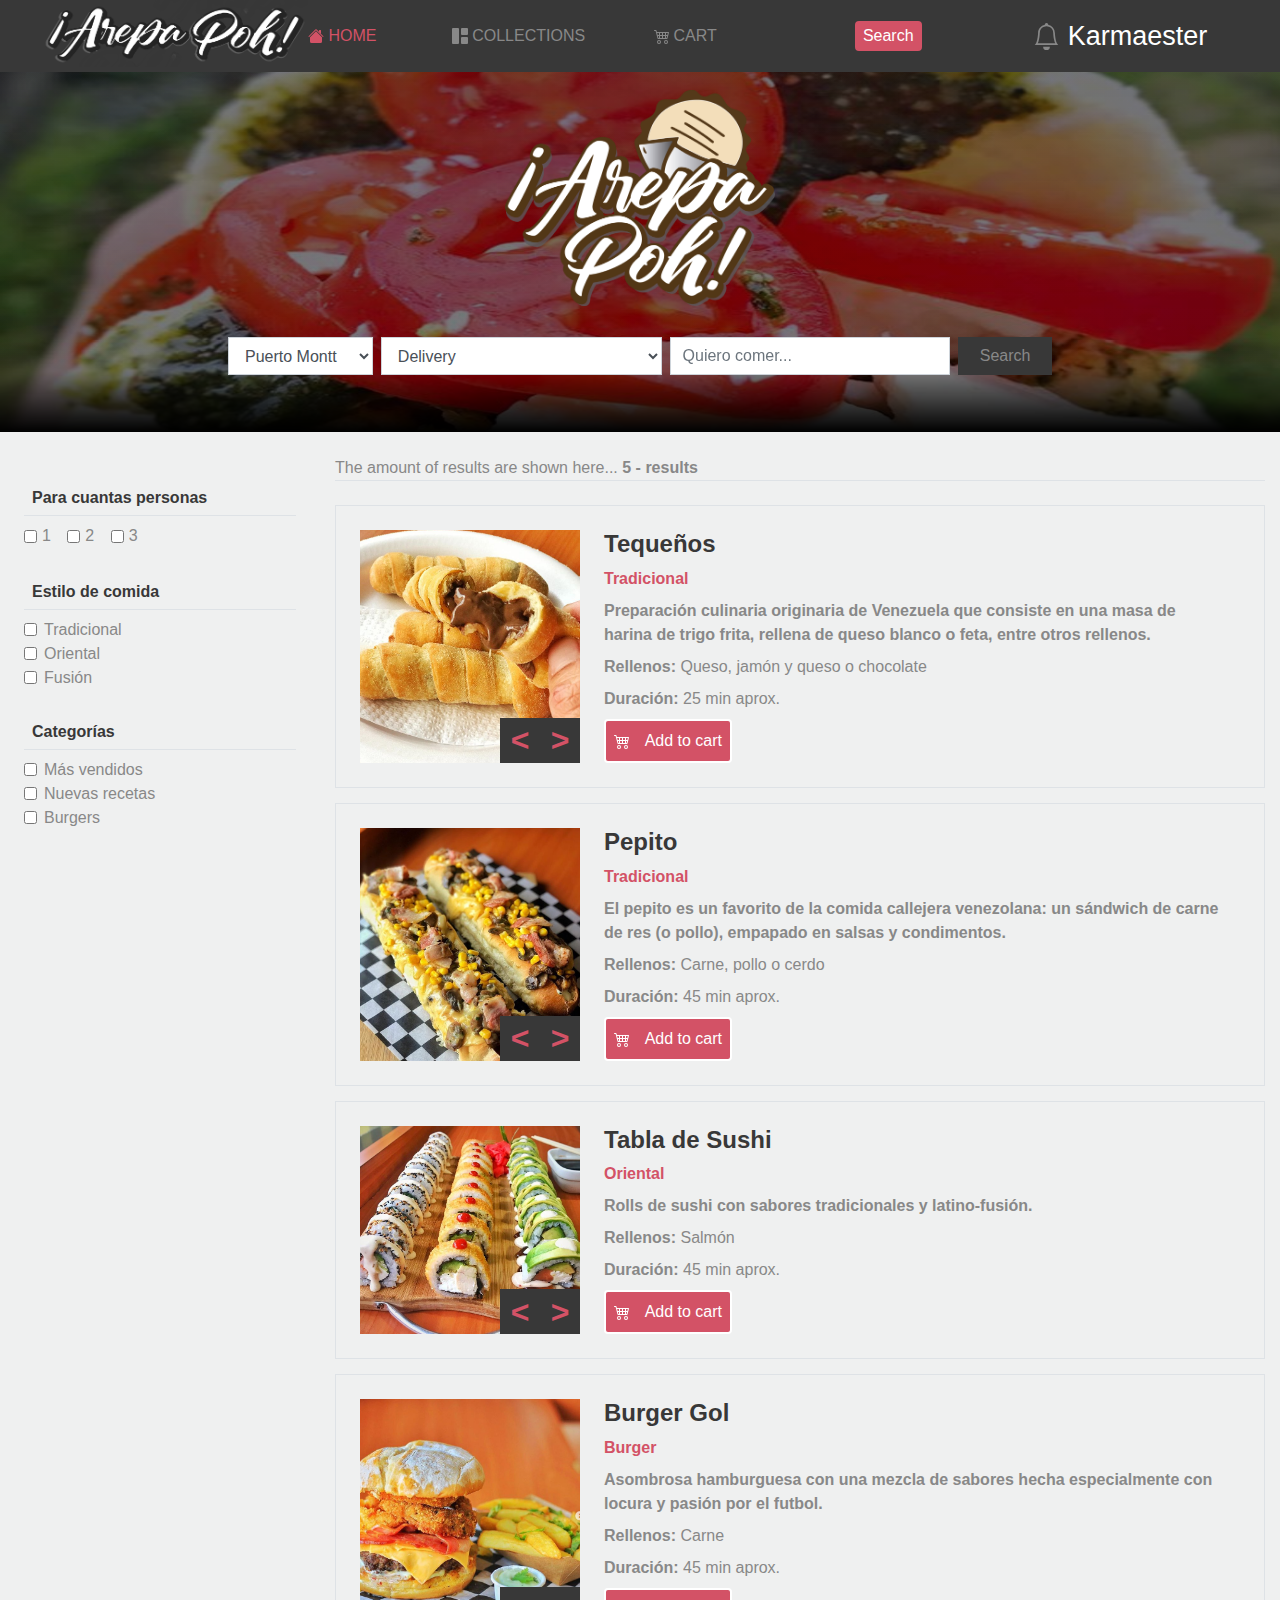
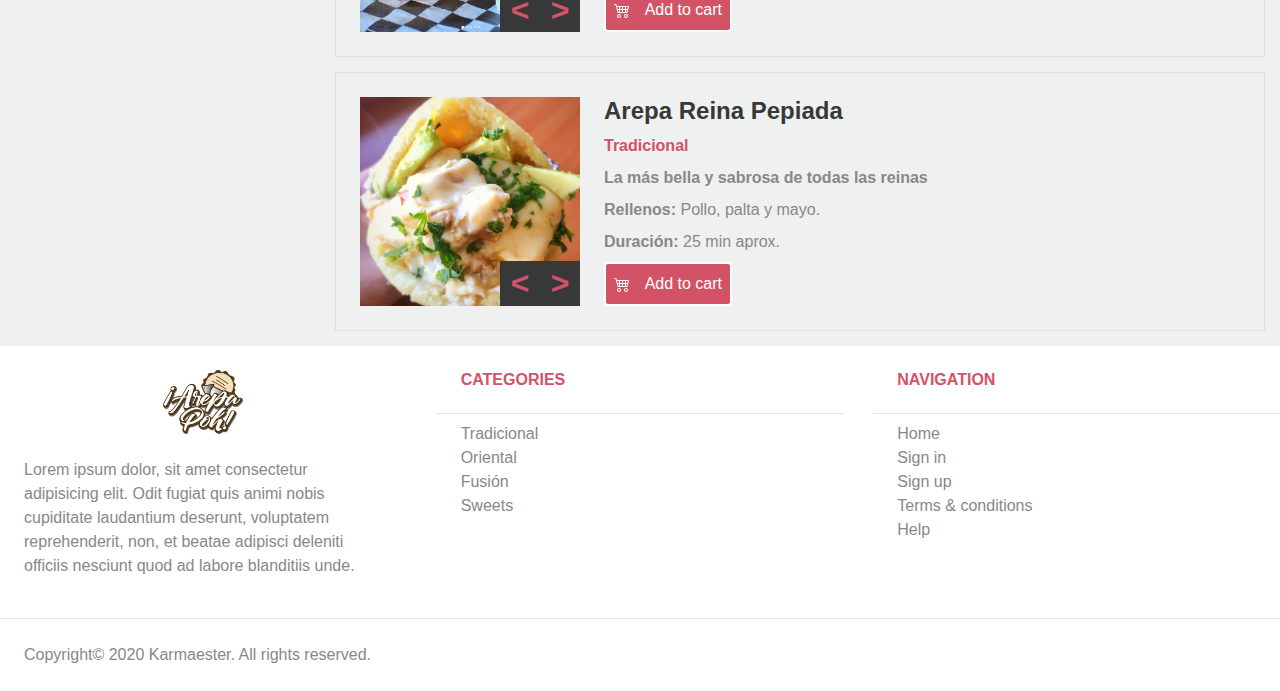
==== search.html @ 7521064e "Add images as backgrounds" ====
<!DOCTYPE html>
<html lang="en">
  <head>
    <meta charset="UTF-8" />
    <meta name="viewport" content="width=device-width, initial-scale=1.0" />
    <link rel="stylesheet" href="./css/styles.css" />
    <link
      rel="stylesheet"
      href="https://stackpath.bootstrapcdn.com/bootstrap/4.5.2/css/bootstrap.min.css"
      integrity="sha384-JcKb8q3iqJ61gNV9KGb8thSsNjpSL0n8PARn9HuZOnIxN0hoP+VmmDGMN5t9UJ0Z"
      crossorigin="anonymous"
    />
    <link
      rel="https://cdn.rawgit.com/mfd/f3d96ec7f0e8f034cc22ea73b3797b59/raw/856f1dbb8d807aabceb80b6d4f94b464df461b3e/gotham.css"
    />
    <link
      rel="stylesheet"
      href="https://use.fontawesome.com/releases/v5.14.0/css/all.css"
      integrity="sha384-HzLeBuhoNPvSl5KYnjx0BT+WB0QEEqLprO+NBkkk5gbc67FTaL7XIGa2w1L0Xbgc"
      crossorigin="anonymous"
    />
    <title>Capstone</title>
  </head>
  <body>
    <header class="w-100 bg-my-dark d-flex align-content-center">
      <nav class="w-100 d-flex align-content-center">
        <div
          class="left w-md-75 w-sm-100 d-flex justify-content-between align-content-center"
        >
          <div class="logo-header">
            <img src="./images/linear-logo.png" alt="..." />
          </div>
          <ul class="list-unstyled d-flex w-75 align-items-center">
            <li class="d-flex w-25 xs-center sm-between align-items-center">
              <a
                class="redish d-flex justify-content-between align-items-center"
                href="index.html"
              >
                <svg
                  width="1em"
                  height="1em"
                  viewBox="0 0 16 16"
                  class="bi bi-house-fill"
                  fill="currentColor"
                  xmlns="http://www.w3.org/2000/svg"
                >
                  <path
                    fill-rule="evenodd"
                    d="M8 3.293l6 6V13.5a1.5 1.5 0 0 1-1.5 1.5h-9A1.5 1.5 0 0 1 2 13.5V9.293l6-6zm5-.793V6l-2-2V2.5a.5.5 0 0 1 .5-.5h1a.5.5 0 0 1 .5.5z"
                  />
                  <path
                    fill-rule="evenodd"
                    d="M7.293 1.5a1 1 0 0 1 1.414 0l6.647 6.646a.5.5 0 0 1-.708.708L8 2.207 1.354 8.854a.5.5 0 1 1-.708-.708L7.293 1.5z"
                  />
                </svg>
                <span class="xs-none">HOME</span>
              </a>
            </li>
            <li class="d-flex w-35 xs-center sm-between">
              <a
                class="d-flex justify-content-between align-items-center my-gray"
                href="index.html"
                ><svg
                  width="1em"
                  height="1em"
                  viewBox="0 0 16 16"
                  class="bi bi-grid-1x2-fill"
                  fill="currentColor"
                  xmlns="http://www.w3.org/2000/svg"
                >
                  <path
                    d="M0 1a1 1 0 0 1 1-1h5a1 1 0 0 1 1 1v14a1 1 0 0 1-1 1H1a1 1 0 0 1-1-1V1zm9 0a1 1 0 0 1 1-1h5a1 1 0 0 1 1 1v5a1 1 0 0 1-1 1h-5a1 1 0 0 1-1-1V1zm0 9a1 1 0 0 1 1-1h5a1 1 0 0 1 1 1v5a1 1 0 0 1-1 1h-5a1 1 0 0 1-1-1v-5z"
                  />
                </svg>
                <span class="xs-none">COLLECTIONS</span>
              </a>
            </li>
            <li class="d-flex w-35 xs-center sm-between">
              <a
                class="d-flex justify-content-between my-gray align-items-center"
                href="index.html"
                ><svg
                  width="1em"
                  height="1em"
                  viewBox="0 0 16 16"
                  class="bi bi-cart4"
                  fill="currentColor"
                  xmlns="http://www.w3.org/2000/svg"
                >
                  <path
                    fill-rule="evenodd"
                    d="M0 2.5A.5.5 0 0 1 .5 2H2a.5.5 0 0 1 .485.379L2.89 4H14.5a.5.5 0 0 1 .485.621l-1.5 6A.5.5 0 0 1 13 11H4a.5.5 0 0 1-.485-.379L1.61 3H.5a.5.5 0 0 1-.5-.5zM3.14 5l.5 2H5V5H3.14zM6 5v2h2V5H6zm3 0v2h2V5H9zm3 0v2h1.36l.5-2H12zm1.11 3H12v2h.61l.5-2zM11 8H9v2h2V8zM8 8H6v2h2V8zM5 8H3.89l.5 2H5V8zm0 5a1 1 0 1 0 0 2 1 1 0 0 0 0-2zm-2 1a2 2 0 1 1 4 0 2 2 0 0 1-4 0zm9-1a1 1 0 1 0 0 2 1 1 0 0 0 0-2zm-2 1a2 2 0 1 1 4 0 2 2 0 0 1-4 0z"
                  />
                </svg>
                <span class="xs-none">CART</span></a
              >
            </li>
            <li>
              <button href="#" class="bg-redish text-white rounded">
                Search
              </button>
            </li>
          </ul>
        </div>
        <div
          class="user d-none d-md-flex align-items-center w-25 justify-content-center w-sm-15"
        >
          <svg
            width="1em"
            height="1em"
            viewBox="0 0 16 16"
            class="bi bi-bell my-gray"
            fill="currentColor"
            xmlns="http://www.w3.org/2000/svg"
          >
            <path d="M8 16a2 2 0 0 0 2-2H6a2 2 0 0 0 2 2z" />
            <path
              fill-rule="evenodd"
              d="M8 1.918l-.797.161A4.002 4.002 0 0 0 4 6c0 .628-.134 2.197-.459 3.742-.16.767-.376 1.566-.663 2.258h10.244c-.287-.692-.502-1.49-.663-2.258C12.134 8.197 12 6.628 12 6a4.002 4.002 0 0 0-3.203-3.92L8 1.917zM14.22 12c.223.447.481.801.78 1H1c.299-.199.557-.553.78-1C2.68 10.2 3 6.88 3 6c0-2.42 1.72-4.44 4.005-4.901a1 1 0 1 1 1.99 0A5.002 5.002 0 0 1 13 6c0 .88.32 4.2 1.22 6z"
            />
          </svg>
          <span class="text-white ml-2">Karmaester</span>
        </div>
      </nav>
    </header>
    <main>
      <div class="w-100 d-block vh-40 relative hide">
        <div
          id="carouselExampleSlidesOnly"
          class="carousel slide"
          data-ride="carousel"
        >
          <div class="carousel-inner">
            <div class="carousel-item active">
              <img
                src="./images/cover-1.png"
                class="d-block w-100 vh-40"
                alt="..."
              />
            </div>
            <div class="carousel-item">
              <img
                src="./images/cover-2.png"
                class="d-block w-100 vh-40"
                alt="..."
              />
            </div>
            <div class="carousel-item">
              <img
                src="./images/cover-3.png"
                class="d-block w-100 vh-40"
                alt="..."
              />
            </div>
          </div>
        </div>
        <div class="w-100 vh-40 cover absolute">
          <div class="logo-main w-100 d-flex justify-content-center">
            <img src="./images/logopngareparellena.png" alt="..." />
          </div>
          <div class="search w-100 d-flex justify-content-center">
            <form class="d-flex w-65 justify-content-around" action="...">
              <select class="form-control rounded-0 w-25 m-1">
                <option> Puerto Montt</option>
                <option> Puerto Varas</option>
              </select>
              <select class="form-control rounded-0 w-50 m-1">
                <option> Delivery</option>
                <option> Retiro en local</option>
              </select>
              <input
                class="form-control rounded-0 w-50 m-1"
                type="text"
                placeholder="Quiero comer..."
              />
              <button
                href="search.html"
                class="my-gray bg-my-dark search-btn m-1"
              >
                Search
              </button>
            </form>
          </div>
        </div>
      </div>
      <div class="search-section row m-0">
        <aside class="col-12 col-sm-3 p-4">
          <h3 class="my-dark fs-1 font-weight-bold border-bottom mt-4 p-2">
            Para cuantas personas
          </h3>
          <form class="my-gray" action="select">
            <div class="form-check form-check-inline">
              <input
                class="form-check-input"
                type="checkbox"
                id="inlineCheckbox1"
                value="option1"
              />
              <label class="form-check-label" for="inlineCheckbox1">1</label>
            </div>
            <div class="form-check form-check-inline">
              <input
                class="form-check-input"
                type="checkbox"
                id="inlineCheckbox2"
                value="option2"
              />
              <label class="form-check-label" for="inlineCheckbox2">2</label>
            </div>
            <div class="form-check form-check-inline">
              <input
                class="form-check-input"
                type="checkbox"
                id="inlineCheckbox3"
                value="option3"
              />
              <label class="form-check-label" for="inlineCheckbox3">3 </label>
            </div>
          </form>
          <form class="my-gray" action="select">
            <h3 class="my-dark fs-1 font-weight-bold border-bottom mt-4 p-2">
              Estilo de comida
            </h3>
            <div class="form-check">
              <input
                class="form-check-input"
                type="checkbox"
                value=""
                id="defaultCheck1"
              />
              <label class="form-check-label" for="defaultCheck1">
                Tradicional
              </label>
            </div>
            <div class="form-check">
              <input
                class="form-check-input"
                type="checkbox"
                value=""
                id="defaultCheck2"
              />
              <label class="form-check-label" for="defaultCheck2">
                Oriental
              </label>
            </div>
            <div class="form-check">
              <input
                class="form-check-input"
                type="checkbox"
                value=""
                id="defaultCheck3"
              />
              <label class="form-check-label" for="defaultCheck3">
                Fusión
              </label>
            </div>
          </form>
          <form class="my-gray" action="select">
            <h3 class="my-dark fs-1 font-weight-bold border-bottom mt-4 p-2">
              Categorías
            </h3>
            <div class="form-check">
              <input
                class="form-check-input"
                type="checkbox"
                value=""
                id="defaultCheck1"
              />
              <label class="form-check-label" for="defaultCheck1">
                Más vendidos
              </label>
            </div>
            <div class="form-check">
              <input
                class="form-check-input"
                type="checkbox"
                value=""
                id="defaultCheck2"
              />
              <label class="form-check-label" for="defaultCheck2">
                Nuevas recetas
              </label>
            </div>
            <div class="form-check">
              <input
                class="form-check-input"
                type="checkbox"
                value=""
                id="defaultCheck3"
              />
              <label class="form-check-label" for="defaultCheck3">
                Burgers
              </label>
            </div>
          </form>
        </aside>
        <div class="col-12 col-sm-9">
          <p class="my-gray w-100 mb-4 mt-4 border-bottom fs-1">
            The amount of results are shown here...
            <strong>5 - results</strong>
          </p>
          <div class="row m-0 margin-sides-auto w-100 border p-4">
            <div class="col-md-3 col-5 p-0 relative img-16 bg">
              <div
                class="arrows absolute bg-my-dark d-flex justify-content-around align-items-center"
              >
                <a class="redish font-weight-bold" href="#">&lt;</a
                ><a class="redish font-weight-bold" href="#">&gt;</a>
              </div>
            </div>
            <div class="col-md-9 col-7 pl-4">
              <h1 class="my-dark font-weight-bold mt-0 fs-1-5">
                Tequeños
              </h1>
              <p class="card-text font-weight-bold redish m-0 pb-md-2">
                Tradicional
              </p>
              <p class="card-text font-weight-bold my-gray m-0 pb-md-2 xs-none">
                Preparación culinaria originaria de Venezuela que consiste en una masa de harina de trigo frita, rellena de queso blanco o feta, entre otros rellenos.</span
                >
              </p>
              <p class="card-text my-gray m-0 pb-md-2">
                <strong>Rellenos:</strong> Queso, jamón y queso o chocolate
              </p>
              <p class="card-text my-gray m-0 pb-md-2">
                <strong>Duración:</strong> 25 min aprox.
              </p>
              <button
                href="#"
                class="hot-btn bg-redish text-white rounded m-0 pb-md-2"
              >
                <svg
                  width="1em"
                  height="1em"
                  viewBox="0 0 16 16"
                  class="bi bi-cart4"
                  fill="currentColor"
                  xmlns="http://www.w3.org/2000/svg"
                >
                  <path
                    fill-rule="evenodd"
                    d="M0 2.5A.5.5 0 0 1 .5 2H2a.5.5 0 0 1 .485.379L2.89 4H14.5a.5.5 0 0 1 .485.621l-1.5 6A.5.5 0 0 1 13 11H4a.5.5 0 0 1-.485-.379L1.61 3H.5a.5.5 0 0 1-.5-.5zM3.14 5l.5 2H5V5H3.14zM6 5v2h2V5H6zm3 0v2h2V5H9zm3 0v2h1.36l.5-2H12zm1.11 3H12v2h.61l.5-2zM11 8H9v2h2V8zM8 8H6v2h2V8zM5 8H3.89l.5 2H5V8zm0 5a1 1 0 1 0 0 2 1 1 0 0 0 0-2zm-2 1a2 2 0 1 1 4 0 2 2 0 0 1-4 0zm9-1a1 1 0 1 0 0 2 1 1 0 0 0 0-2zm-2 1a2 2 0 1 1 4 0 2 2 0 0 1-4 0z"
                  />
                </svg>
                <span>Add to cart</span>
              </button>
            </div>
          </div>
          <div class="w 100 h-15"></div>
          <div class="row m-0 margin-sides-auto w-100 border p-4">
            <div class="col-md-3 col-5 p-0 relative img-20 bg">
              <div
                class="arrows absolute bg-my-dark d-flex justify-content-around align-items-center"
              >
                <a class="redish font-weight-bold" href="#">&lt;</a
                ><a class="redish font-weight-bold" href="#">&gt;</a>
              </div>
            </div>
            <div class="col-md-9 col-7 pl-4">
              <h5 class="my-dark font-weight-bold mt-0 fs-1-5">
                Pepito
              </h5>
              <p class="card-text font-weight-bold redish m-0 pb-md-2">
                Tradicional
              </p>
              <p class="card-text font-weight-bold my-gray m-0 pb-md-2 xs-none">
                El pepito es un favorito de la comida callejera venezolana: un sándwich de carne de res (o pollo), empapado en salsas y condimentos.</span
                >
              </p>
              <p class="card-text my-gray m-0 pb-md-2">
                <strong>Rellenos:</strong> Carne, pollo o cerdo
              </p>
              <p class="card-text my-gray m-0 pb-md-2">
                <strong>Duración:</strong> 45 min aprox.
              </p>
              <button
                href="#"
                class="hot-btn bg-redish text-white rounded m-0 pb-md-2"
              >
                <svg
                  width="1em"
                  height="1em"
                  viewBox="0 0 16 16"
                  class="bi bi-cart4"
                  fill="currentColor"
                  xmlns="http://www.w3.org/2000/svg"
                >
                  <path
                    fill-rule="evenodd"
                    d="M0 2.5A.5.5 0 0 1 .5 2H2a.5.5 0 0 1 .485.379L2.89 4H14.5a.5.5 0 0 1 .485.621l-1.5 6A.5.5 0 0 1 13 11H4a.5.5 0 0 1-.485-.379L1.61 3H.5a.5.5 0 0 1-.5-.5zM3.14 5l.5 2H5V5H3.14zM6 5v2h2V5H6zm3 0v2h2V5H9zm3 0v2h1.36l.5-2H12zm1.11 3H12v2h.61l.5-2zM11 8H9v2h2V8zM8 8H6v2h2V8zM5 8H3.89l.5 2H5V8zm0 5a1 1 0 1 0 0 2 1 1 0 0 0 0-2zm-2 1a2 2 0 1 1 4 0 2 2 0 0 1-4 0zm9-1a1 1 0 1 0 0 2 1 1 0 0 0 0-2zm-2 1a2 2 0 1 1 4 0 2 2 0 0 1-4 0z"
                  />
                </svg>
                <span>Add to cart</span>
              </button>
            </div>
          </div>
          <div class="w 100 h-15"></div>
          <div class="row m-0 margin-sides-auto w-100 border p-4">
            <div class="col-md-3 col-5 p-0 relative img-18 bg">
              <div
                class="arrows absolute bg-my-dark d-flex justify-content-around align-items-center"
              >
                <a class="redish font-weight-bold" href="#">&lt;</a
                ><a class="redish font-weight-bold" href="#">&gt;</a>
              </div>
            </div>
            <div class="col-md-9 col-7 pl-4">
              <h5 class="my-dark font-weight-bold mt-0 fs-1-5">
                Tabla de Sushi
              </h5>
              <p class="card-text font-weight-bold redish m-0 pb-md-2">
                Oriental
              </p>
              <p class="card-text font-weight-bold my-gray m-0 pb-md-2 xs-none">
                Rolls de sushi con sabores tradicionales y latino-fusión.</span
                >
              </p>
              <p class="card-text my-gray m-0 pb-md-2">
                <strong>Rellenos:</strong> Salmón
              </p>
              <p class="card-text my-gray m-0 pb-md-2">
                <strong>Duración:</strong> 45 min aprox.
              </p>
              <button
                href="#"
                class="hot-btn bg-redish text-white rounded m-0 pb-md-2"
              >
                <svg
                  width="1em"
                  height="1em"
                  viewBox="0 0 16 16"
                  class="bi bi-cart4"
                  fill="currentColor"
                  xmlns="http://www.w3.org/2000/svg"
                >
                  <path
                    fill-rule="evenodd"
                    d="M0 2.5A.5.5 0 0 1 .5 2H2a.5.5 0 0 1 .485.379L2.89 4H14.5a.5.5 0 0 1 .485.621l-1.5 6A.5.5 0 0 1 13 11H4a.5.5 0 0 1-.485-.379L1.61 3H.5a.5.5 0 0 1-.5-.5zM3.14 5l.5 2H5V5H3.14zM6 5v2h2V5H6zm3 0v2h2V5H9zm3 0v2h1.36l.5-2H12zm1.11 3H12v2h.61l.5-2zM11 8H9v2h2V8zM8 8H6v2h2V8zM5 8H3.89l.5 2H5V8zm0 5a1 1 0 1 0 0 2 1 1 0 0 0 0-2zm-2 1a2 2 0 1 1 4 0 2 2 0 0 1-4 0zm9-1a1 1 0 1 0 0 2 1 1 0 0 0 0-2zm-2 1a2 2 0 1 1 4 0 2 2 0 0 1-4 0z"
                  />
                </svg>
                <span>Add to cart</span>
              </button>
            </div>
          </div>
          <div class="w 100 h-15"></div>
          <div class="row m-0 margin-sides-auto w-100 border p-4">
            <div class="col-md-3 col-5 p-0 relative img-19 bg">
              <div
                class="arrows absolute bg-my-dark d-flex justify-content-around align-items-center"
              >
                <a class="redish font-weight-bold" href="#">&lt;</a
                ><a class="redish font-weight-bold" href="#">&gt;</a>
              </div>
            </div>
            <div class="col-md-9 col-7 pl-4">
              <h5 class="my-dark font-weight-bold mt-0 fs-1-5">
                Burger Gol
              </h5>
              <p class="card-text font-weight-bold redish m-0 pb-md-2">
                Burger
              </p>
              <p class="card-text font-weight-bold my-gray m-0 pb-md-2 xs-none">
                Asombrosa hamburguesa con una mezcla de sabores hecha especialmente con locura y pasión por el futbol.</span
                >
              </p>
              <p class="card-text my-gray m-0 pb-md-2">
                <strong>Rellenos:</strong> Carne
              </p>
              <p class="card-text my-gray m-0 pb-md-2">
                <strong>Duración:</strong> 45 min aprox.
              </p>
              <button
                href="#"
                class="hot-btn bg-redish text-white rounded m-0 pb-md-2"
              >
                <svg
                  width="1em"
                  height="1em"
                  viewBox="0 0 16 16"
                  class="bi bi-cart4"
                  fill="currentColor"
                  xmlns="http://www.w3.org/2000/svg"
                >
                  <path
                    fill-rule="evenodd"
                    d="M0 2.5A.5.5 0 0 1 .5 2H2a.5.5 0 0 1 .485.379L2.89 4H14.5a.5.5 0 0 1 .485.621l-1.5 6A.5.5 0 0 1 13 11H4a.5.5 0 0 1-.485-.379L1.61 3H.5a.5.5 0 0 1-.5-.5zM3.14 5l.5 2H5V5H3.14zM6 5v2h2V5H6zm3 0v2h2V5H9zm3 0v2h1.36l.5-2H12zm1.11 3H12v2h.61l.5-2zM11 8H9v2h2V8zM8 8H6v2h2V8zM5 8H3.89l.5 2H5V8zm0 5a1 1 0 1 0 0 2 1 1 0 0 0 0-2zm-2 1a2 2 0 1 1 4 0 2 2 0 0 1-4 0zm9-1a1 1 0 1 0 0 2 1 1 0 0 0 0-2zm-2 1a2 2 0 1 1 4 0 2 2 0 0 1-4 0z"
                  />
                </svg>
                <span>Add to cart</span>
              </button>
            </div>
          </div>
          <div class="w 100 h-15"></div>
          <div class="row m-0 margin-sides-auto w-100 border p-4">
            <div class="col-md-3 col-5 p-0 relative img-28 bg">
              <div
                class="arrows absolute bg-my-dark d-flex justify-content-around align-items-center"
              >
                <a class="redish font-weight-bold" href="#">&lt;</a
                ><a class="redish font-weight-bold" href="#">&gt;</a>
              </div>
            </div>
            <div class="col-md-9 col-7 pl-4">
              <h5 class="my-dark font-weight-bold mt-0 fs-1-5">
                Arepa Reina Pepiada
              </h5>
              <p class="card-text font-weight-bold redish m-0 pb-md-2">
                Tradicional
              </p>
              <p class="card-text font-weight-bold my-gray m-0 pb-md-2 xs-none">
                La más bella y sabrosa de todas las reinas</span
                >
              </p>
              <p class="card-text my-gray m-0 pb-md-2">
                <strong>Rellenos:</strong> Pollo, palta y mayo.
              </p>
              <p class="card-text my-gray m-0 pb-md-2">
                <strong>Duración:</strong> 25 min aprox.
              </p>
              <button
                href="#"
                class="hot-btn bg-redish text-white rounded m-0 pb-md-2"
              >
                <svg
                  width="1em"
                  height="1em"
                  viewBox="0 0 16 16"
                  class="bi bi-cart4"
                  fill="currentColor"
                  xmlns="http://www.w3.org/2000/svg"
                >
                  <path
                    fill-rule="evenodd"
                    d="M0 2.5A.5.5 0 0 1 .5 2H2a.5.5 0 0 1 .485.379L2.89 4H14.5a.5.5 0 0 1 .485.621l-1.5 6A.5.5 0 0 1 13 11H4a.5.5 0 0 1-.485-.379L1.61 3H.5a.5.5 0 0 1-.5-.5zM3.14 5l.5 2H5V5H3.14zM6 5v2h2V5H6zm3 0v2h2V5H9zm3 0v2h1.36l.5-2H12zm1.11 3H12v2h.61l.5-2zM11 8H9v2h2V8zM8 8H6v2h2V8zM5 8H3.89l.5 2H5V8zm0 5a1 1 0 1 0 0 2 1 1 0 0 0 0-2zm-2 1a2 2 0 1 1 4 0 2 2 0 0 1-4 0zm9-1a1 1 0 1 0 0 2 1 1 0 0 0 0-2zm-2 1a2 2 0 1 1 4 0 2 2 0 0 1-4 0z"
                  />
                </svg>
                <span>Add to cart</span>
              </button>
            </div>
          </div>
          <div class="w 100 h-15"></div>
        </div>
      </div>
    </main>
    <footer class="hide">
      <div class="row">
        <div class="col-12 col-md-4">
          <div class="w-100 pt-4 text-center">
            <img
              class="footer-logo"
              src="./images/logopngareparellena.png"
              alt="..."
            />
          </div>
          <p class="my-gray w-100 p-4">
            Lorem ipsum dolor, sit amet consectetur adipisicing elit. Odit
            fugiat quis animi nobis cupiditate laudantium deserunt, voluptatem
            reprehenderit, non, et beatae adipisci deleniti officiis nesciunt
            quod ad labore blanditiis unde.
          </p>
        </div>
        <div class="col-6 col-md-4">
          <h5 class="redish border-bottom w-100 p-4 font-weight-bold fs-1">
            CATEGORIES
          </h5>
          <ul class="list-unstyled my-gray pl-4">
            <li>Tradicional</li>
            <li>Oriental</li>
            <li>Fusión</li>
            <li>Sweets</li>
          </ul>
        </div>
        <div class="col-6 col-md-4">
          <h5 class="redish border-bottom w-100 p-4 font-weight-bold fs-1">
            NAVIGATION
          </h5>
          <ul class="list-unstyled my-gray pl-4">
            <li>Home</li>
            <li>Sign in</li>
            <li>Sign up</li>
            <li>Terms & conditions</li>
            <li>Help</li>
          </ul>
        </div>
      </div>
      <div class="w-100 my-gray p-4 border-top d-flex justify-content-between">
        <span>Copyright© 2020 Karmaester. All rights reserved.</span>
        <div class="icons my-gray fs-1-5">
          <i class="fab fa-instagram"></i>
          <i class="fab fa-facebook-square"></i>
          <i class="fab fa-whatsapp-square"></i>
          <i class="fas fa-envelope"></i>
          <i class="fab fa-google-plus-g"></i>
        </div>
      </div>
    </footer>
    <script
    src="https://code.jquery.com/jquery-3.5.1.slim.min.js"
    integrity="sha384-DfXdz2htPH0lsSSs5nCTpuj/zy4C+OGpamoFVy38MVBnE+IbbVYUew+OrCXaRkfj"
    crossorigin="anonymous"
  ></script>
  <script
    src="https://cdn.jsdelivr.net/npm/popper.js@1.16.1/dist/umd/popper.min.js"
    integrity="sha384-9/reFTGAW83EW2RDu2S0VKaIzap3H66lZH81PoYlFhbGU+6BZp6G7niu735Sk7lN"
    crossorigin="anonymous"
  ></script>
  <script
    src="https://stackpath.bootstrapcdn.com/bootstrap/4.5.2/js/bootstrap.min.js"
    integrity="sha384-B4gt1jrGC7Jh4AgTPSdUtOBvfO8shuf57BaghqFfPlYxofvL8/KUEfYiJOMMV+rV"
    crossorigin="anonymous"
  ></script>
  </body>
</html>
---- css/styles.css ----
/*! normalize.css v8.0.1 | MIT License | github.com/necolas/normalize.css */
/* Document
   ========================================================================== */
/**
 * 1. Correct the line height in all browsers.
 * 2. Prevent adjustments of font size after orientation changes in iOS.
 */
html {
  line-height: 1.15;
  /* 1 */
  -webkit-text-size-adjust: 100%;
  /* 2 */
}

/* Sections
   ========================================================================== */
/**
 * Remove the margin in all browsers.
 */
body {
  margin: 0;
}

/**
 * Render the `main` element consistently in IE.
 */
main {
  display: block;
}

/**
 * Correct the font size and margin on `h1` elements within `section` and
 * `article` contexts in Chrome, Firefox, and Safari.
 */
h1 {
  font-size: 2em;
  margin: 0.67em 0;
}

/* Grouping content
   ========================================================================== */
/**
 * 1. Add the correct box sizing in Firefox.
 * 2. Show the overflow in Edge and IE.
 */
hr {
  box-sizing: content-box;
  /* 1 */
  height: 0;
  /* 1 */
  overflow: visible;
  /* 2 */
}

/**
 * 1. Correct the inheritance and scaling of font size in all browsers.
 * 2. Correct the odd `em` font sizing in all browsers.
 */
pre {
  font-family: monospace;
  /* 1 */
  font-size: 1em;
  /* 2 */
}

/* Text-level semantics
   ========================================================================== */
/**
 * Remove the gray background on active links in IE 10.
 */
a {
  background-color: transparent;
}

/**
 * 1. Remove the bottom border in Chrome 57-
 * 2. Add the correct text decoration in Chrome, Edge, IE, Opera, and Safari.
 */
abbr[title] {
  border-bottom: none;
  /* 1 */
  text-decoration: underline;
  /* 2 */
  text-decoration: underline dotted;
  /* 2 */
}

/**
 * Add the correct font weight in Chrome, Edge, and Safari.
 */
b,
strong {
  font-weight: bolder;
}

/**
 * 1. Correct the inheritance and scaling of font size in all browsers.
 * 2. Correct the odd `em` font sizing in all browsers.
 */
code,
kbd,
samp {
  font-family: monospace;
  /* 1 */
  font-size: 1em;
  /* 2 */
}

/**
 * Add the correct font size in all browsers.
 */
small {
  font-size: 80%;
}

/**
 * Prevent `sub` and `sup` elements from affecting the line height in
 * all browsers.
 */
sub,
sup {
  font-size: 75%;
  line-height: 0;
  position: relative;
  vertical-align: baseline;
}

sub {
  bottom: -0.25em;
}

sup {
  top: -0.5em;
}

/* Embedded content
   ========================================================================== */
/**
 * Remove the border on images inside links in IE 10.
 */
img {
  border-style: none;
}

/* Forms
   ========================================================================== */
/**
 * 1. Change the font styles in all browsers.
 * 2. Remove the margin in Firefox and Safari.
 */
button,
input,
optgroup,
select,
textarea {
  font-family: inherit;
  /* 1 */
  font-size: 100%;
  /* 1 */
  line-height: 1.15;
  /* 1 */
  margin: 0;
  /* 2 */
}

/**
 * Show the overflow in IE.
 * 1. Show the overflow in Edge.
 */
button,
input {
  /* 1 */
  overflow: visible;
}

/**
 * Remove the inheritance of text transform in Edge, Firefox, and IE.
 * 1. Remove the inheritance of text transform in Firefox.
 */
button,
select {
  /* 1 */
  text-transform: none;
}

/**
 * Correct the inability to style clickable types in iOS and Safari.
 */
button,
[type=button],
[type=reset],
[type=submit] {
  -webkit-appearance: button;
}

/**
 * Remove the inner border and padding in Firefox.
 */
button::-moz-focus-inner,
[type=button]::-moz-focus-inner,
[type=reset]::-moz-focus-inner,
[type=submit]::-moz-focus-inner {
  border-style: none;
  padding: 0;
}

/**
 * Restore the focus styles unset by the previous rule.
 */
button:-moz-focusring,
[type=button]:-moz-focusring,
[type=reset]:-moz-focusring,
[type=submit]:-moz-focusring {
  outline: 1px dotted ButtonText;
}

/**
 * Correct the padding in Firefox.
 */
fieldset {
  padding: 0.35em 0.75em 0.625em;
}

/**
 * 1. Correct the text wrapping in Edge and IE.
 * 2. Correct the color inheritance from `fieldset` elements in IE.
 * 3. Remove the padding so developers are not caught out when they zero out
 *    `fieldset` elements in all browsers.
 */
legend {
  box-sizing: border-box;
  /* 1 */
  color: inherit;
  /* 2 */
  display: table;
  /* 1 */
  max-width: 100%;
  /* 1 */
  padding: 0;
  /* 3 */
  white-space: normal;
  /* 1 */
}

/**
 * Add the correct vertical alignment in Chrome, Firefox, and Opera.
 */
progress {
  vertical-align: baseline;
}

/**
 * Remove the default vertical scrollbar in IE 10+.
 */
textarea {
  overflow: auto;
}

/**
 * 1. Add the correct box sizing in IE 10.
 * 2. Remove the padding in IE 10.
 */
[type=checkbox],
[type=radio] {
  box-sizing: border-box;
  /* 1 */
  padding: 0;
  /* 2 */
}

/**
 * Correct the cursor style of increment and decrement buttons in Chrome.
 */
[type=number]::-webkit-inner-spin-button,
[type=number]::-webkit-outer-spin-button {
  height: auto;
}

/**
 * 1. Correct the odd appearance in Chrome and Safari.
 * 2. Correct the outline style in Safari.
 */
[type=search] {
  -webkit-appearance: textfield;
  /* 1 */
  outline-offset: -2px;
  /* 2 */
}

/**
 * Remove the inner padding in Chrome and Safari on macOS.
 */
[type=search]::-webkit-search-decoration {
  -webkit-appearance: none;
}

/**
 * 1. Correct the inability to style clickable types in iOS and Safari.
 * 2. Change font properties to `inherit` in Safari.
 */
::-webkit-file-upload-button {
  -webkit-appearance: button;
  /* 1 */
  font: inherit;
  /* 2 */
}

/* Interactive
   ========================================================================== */
/*
 * Add the correct display in Edge, IE 10+, and Firefox.
 */
details {
  display: block;
}

/*
 * Add the correct display in all browsers.
 */
summary {
  display: list-item;
}

/* Misc
   ========================================================================== */
/**
 * Add the correct display in IE 10+.
 */
template {
  display: none;
}

/**
 * Add the correct display in IE 10.
 */
[hidden] {
  display: none;
}

/*! normalize.css v8.0.1 | MIT License | github.com/necolas/normalize.css */
/* Document
   ========================================================================== */
/**
 * 1. Correct the line height in all browsers.
 * 2. Prevent adjustments of font size after orientation changes in iOS.
 */
html {
  line-height: 1.15;
  /* 1 */
  -webkit-text-size-adjust: 100%;
  /* 2 */
}

/* Sections
   ========================================================================== */
/**
 * Remove the margin in all browsers.
 */
body {
  margin: 0;
}

/**
 * Render the `main` element consistently in IE.
 */
main {
  display: block;
}

/**
 * Correct the font size and margin on `h1` elements within `section` and
 * `article` contexts in Chrome, Firefox, and Safari.
 */
h1 {
  font-size: 2em;
  margin: 0.67em 0;
}

/* Grouping content
   ========================================================================== */
/**
 * 1. Add the correct box sizing in Firefox.
 * 2. Show the overflow in Edge and IE.
 */
hr {
  box-sizing: content-box;
  /* 1 */
  height: 0;
  /* 1 */
  overflow: visible;
  /* 2 */
}

/**
 * 1. Correct the inheritance and scaling of font size in all browsers.
 * 2. Correct the odd `em` font sizing in all browsers.
 */
pre {
  font-family: monospace;
  /* 1 */
  font-size: 1em;
  /* 2 */
}

/* Text-level semantics
   ========================================================================== */
/**
 * Remove the gray background on active links in IE 10.
 */
a {
  background-color: transparent;
}

/**
 * 1. Remove the bottom border in Chrome 57-
 * 2. Add the correct text decoration in Chrome, Edge, IE, Opera, and Safari.
 */
abbr[title] {
  border-bottom: none;
  /* 1 */
  text-decoration: underline;
  /* 2 */
  text-decoration: underline dotted;
  /* 2 */
}

/**
 * Add the correct font weight in Chrome, Edge, and Safari.
 */
b,
strong {
  font-weight: bolder;
}

/**
 * 1. Correct the inheritance and scaling of font size in all browsers.
 * 2. Correct the odd `em` font sizing in all browsers.
 */
code,
kbd,
samp {
  font-family: monospace;
  /* 1 */
  font-size: 1em;
  /* 2 */
}

/**
 * Add the correct font size in all browsers.
 */
small {
  font-size: 80%;
}

/**
 * Prevent `sub` and `sup` elements from affecting the line height in
 * all browsers.
 */
sub,
sup {
  font-size: 75%;
  line-height: 0;
  position: relative;
  vertical-align: baseline;
}

sub {
  bottom: -0.25em;
}

sup {
  top: -0.5em;
}

/* Embedded content
   ========================================================================== */
/**
 * Remove the border on images inside links in IE 10.
 */
img {
  border-style: none;
}

/* Forms
   ========================================================================== */
/**
 * 1. Change the font styles in all browsers.
 * 2. Remove the margin in Firefox and Safari.
 */
button,
input,
optgroup,
select,
textarea {
  font-family: inherit;
  /* 1 */
  font-size: 100%;
  /* 1 */
  line-height: 1.15;
  /* 1 */
  margin: 0;
  /* 2 */
}

/**
 * Show the overflow in IE.
 * 1. Show the overflow in Edge.
 */
button,
input {
  /* 1 */
  overflow: visible;
}

/**
 * Remove the inheritance of text transform in Edge, Firefox, and IE.
 * 1. Remove the inheritance of text transform in Firefox.
 */
button,
select {
  /* 1 */
  text-transform: none;
}

/**
 * Correct the inability to style clickable types in iOS and Safari.
 */
button,
[type=button],
[type=reset],
[type=submit] {
  -webkit-appearance: button;
}

/**
 * Remove the inner border and padding in Firefox.
 */
button::-moz-focus-inner,
[type=button]::-moz-focus-inner,
[type=reset]::-moz-focus-inner,
[type=submit]::-moz-focus-inner {
  border-style: none;
  padding: 0;
}

/**
 * Restore the focus styles unset by the previous rule.
 */
button:-moz-focusring,
[type=button]:-moz-focusring,
[type=reset]:-moz-focusring,
[type=submit]:-moz-focusring {
  outline: 1px dotted ButtonText;
}

/**
 * Correct the padding in Firefox.
 */
fieldset {
  padding: 0.35em 0.75em 0.625em;
}

/**
 * 1. Correct the text wrapping in Edge and IE.
 * 2. Correct the color inheritance from `fieldset` elements in IE.
 * 3. Remove the padding so developers are not caught out when they zero out
 *    `fieldset` elements in all browsers.
 */
legend {
  box-sizing: border-box;
  /* 1 */
  color: inherit;
  /* 2 */
  display: table;
  /* 1 */
  max-width: 100%;
  /* 1 */
  padding: 0;
  /* 3 */
  white-space: normal;
  /* 1 */
}

/**
 * Add the correct vertical alignment in Chrome, Firefox, and Opera.
 */
progress {
  vertical-align: baseline;
}

/**
 * Remove the default vertical scrollbar in IE 10+.
 */
textarea {
  overflow: auto;
}

/**
 * 1. Add the correct box sizing in IE 10.
 * 2. Remove the padding in IE 10.
 */
[type=checkbox],
[type=radio] {
  box-sizing: border-box;
  /* 1 */
  padding: 0;
  /* 2 */
}

/**
 * Correct the cursor style of increment and decrement buttons in Chrome.
 */
[type=number]::-webkit-inner-spin-button,
[type=number]::-webkit-outer-spin-button {
  height: auto;
}

/**
 * 1. Correct the odd appearance in Chrome and Safari.
 * 2. Correct the outline style in Safari.
 */
[type=search] {
  -webkit-appearance: textfield;
  /* 1 */
  outline-offset: -2px;
  /* 2 */
}

/**
 * Remove the inner padding in Chrome and Safari on macOS.
 */
[type=search]::-webkit-search-decoration {
  -webkit-appearance: none;
}

/**
 * 1. Correct the inability to style clickable types in iOS and Safari.
 * 2. Change font properties to `inherit` in Safari.
 */
::-webkit-file-upload-button {
  -webkit-appearance: button;
  /* 1 */
  font: inherit;
  /* 2 */
}

/* Interactive
   ========================================================================== */
/*
 * Add the correct display in Edge, IE 10+, and Firefox.
 */
details {
  display: block;
}

/*
 * Add the correct display in all browsers.
 */
summary {
  display: list-item;
}

/* Misc
   ========================================================================== */
/**
 * Add the correct display in IE 10+.
 */
template {
  display: none;
}

/**
 * Add the correct display in IE 10.
 */
[hidden] {
  display: none;
}

.margin-sides-auto {
  margin: 18px auto;
}

.h-15 {
  height: 15px;
}

.search-section {
  background: #eff0f0;
}

.bg {
  background-position: center;
  background-size: cover;
  background-repeat: no-repeat;
}

.img-16 {
  background-image: url("../images/2020-09-1016.png");
}

.img-20 {
  background-image: url("../images/2020-09-1020.png");
}

.img-18 {
  background-image: url("../images/2020-09-1018.png");
}

.img-19 {
  background-image: url("../images/2020-09-1019.png");
}

.img-28 {
  background-image: url("../images/2020-09-1028.png");
}

.hide {
  overflow: hidden;
}

.fs-1 {
  font-size: 1rem;
}

.fs-1-5 {
  font-size: 1.5rem;
}

.mw-100 {
  max-width: 100%;
}

.w-80 {
  width: 80%;
}

.w-65 {
  width: 65%;
}

.w-35 {
  width: 35%;
}

.vh-50 {
  height: 50vh;
}

.vh-40 {
  height: 40vh;
}

.vh-35 {
  height: 35vh;
}

.relative {
  position: relative;
}

.absolute {
  position: absolute;
}

.redish {
  color: #d35266;
}

.bg-redish {
  background-color: #d35266;
}

.my-gray {
  color: #888;
}

.my-dark {
  color: #383838;
}

.bg-my-dark {
  background: #383838;
}

body {
  font-family: GothamPro, "Helvetica neue", sans-serif !important;
}
body a:hover {
  text-decoration: none;
  color: white;
}

header {
  height: 8vh;
}
header .logo-header img {
  width: 30vh;
}
header .left {
  padding: 0 3vw 0;
}
header .left ul {
  margin-bottom: 0;
}
header .left li {
  font-size: 1rem;
}
header .left li a span {
  margin-left: 4px;
}
header .left button {
  border: 2px solid #d35266;
}
header .user {
  font-size: 3vh;
}

main .cover {
  background: black;
  background: linear-gradient(0deg, black 0%, rgba(0, 0, 0, 0.530147093) 17%, rgba(8, 8, 15, 0.5553571771) 99%);
  top: 0;
  left: 0;
}
main .cover .logo-main img {
  width: 30vh;
  margin-top: 2vh;
}
main .search {
  margin-top: 3vh;
}
main .search .search-btn {
  width: 15vh;
  border: 2px solid #383838;
  background: #383838;
}
main .search .search-btn:hover {
  background: #d35266;
}
main .search .card-text {
  margin-bottom: 0.5vw !important;
}
main .hot-btn {
  display: flex;
  justify-content: space-between;
  align-items: center;
  width: 8rem;
  padding: 8px;
  border: 2px solid;
}
main .arrows {
  right: 0;
  bottom: 0;
  width: 5rem;
  height: 5vh;
  font-size: 2rem;
}
main .arrow {
  background: white;
  padding: 1rem;
  border-radius: 50%;
  border: 1px solid #888;
}
main .articles {
  background: #eff0f0;
}
main .articles .plus {
  padding: 1px 9px;
  cursor: pointer;
}

footer .footer-logo {
  width: 5rem;
}

@media (max-width: 767px) {
  .xs-none {
    display: none;
  }

  .xs-center {
    justify-content: center;
  }
}
@media (min-width: 768px) {
  .sm-between {
    justify-content: space-between;
  }
}
@media (max-width: 1023px) {
  .w-sm-100 {
    width: 100%;
  }

  .w-sm-15 {
    width: 15%;
  }
}
@media (min-width: 1024px) {
  .w-md-75 {
    width: 75%;
  }
}
.img-8 {
  background-image: url("../images/2020-09-148.png");
}

.img-16 {
  background-image: url("../images/2020-09-1016.png");
}

/*# sourceMappingURL=styles.css.map */
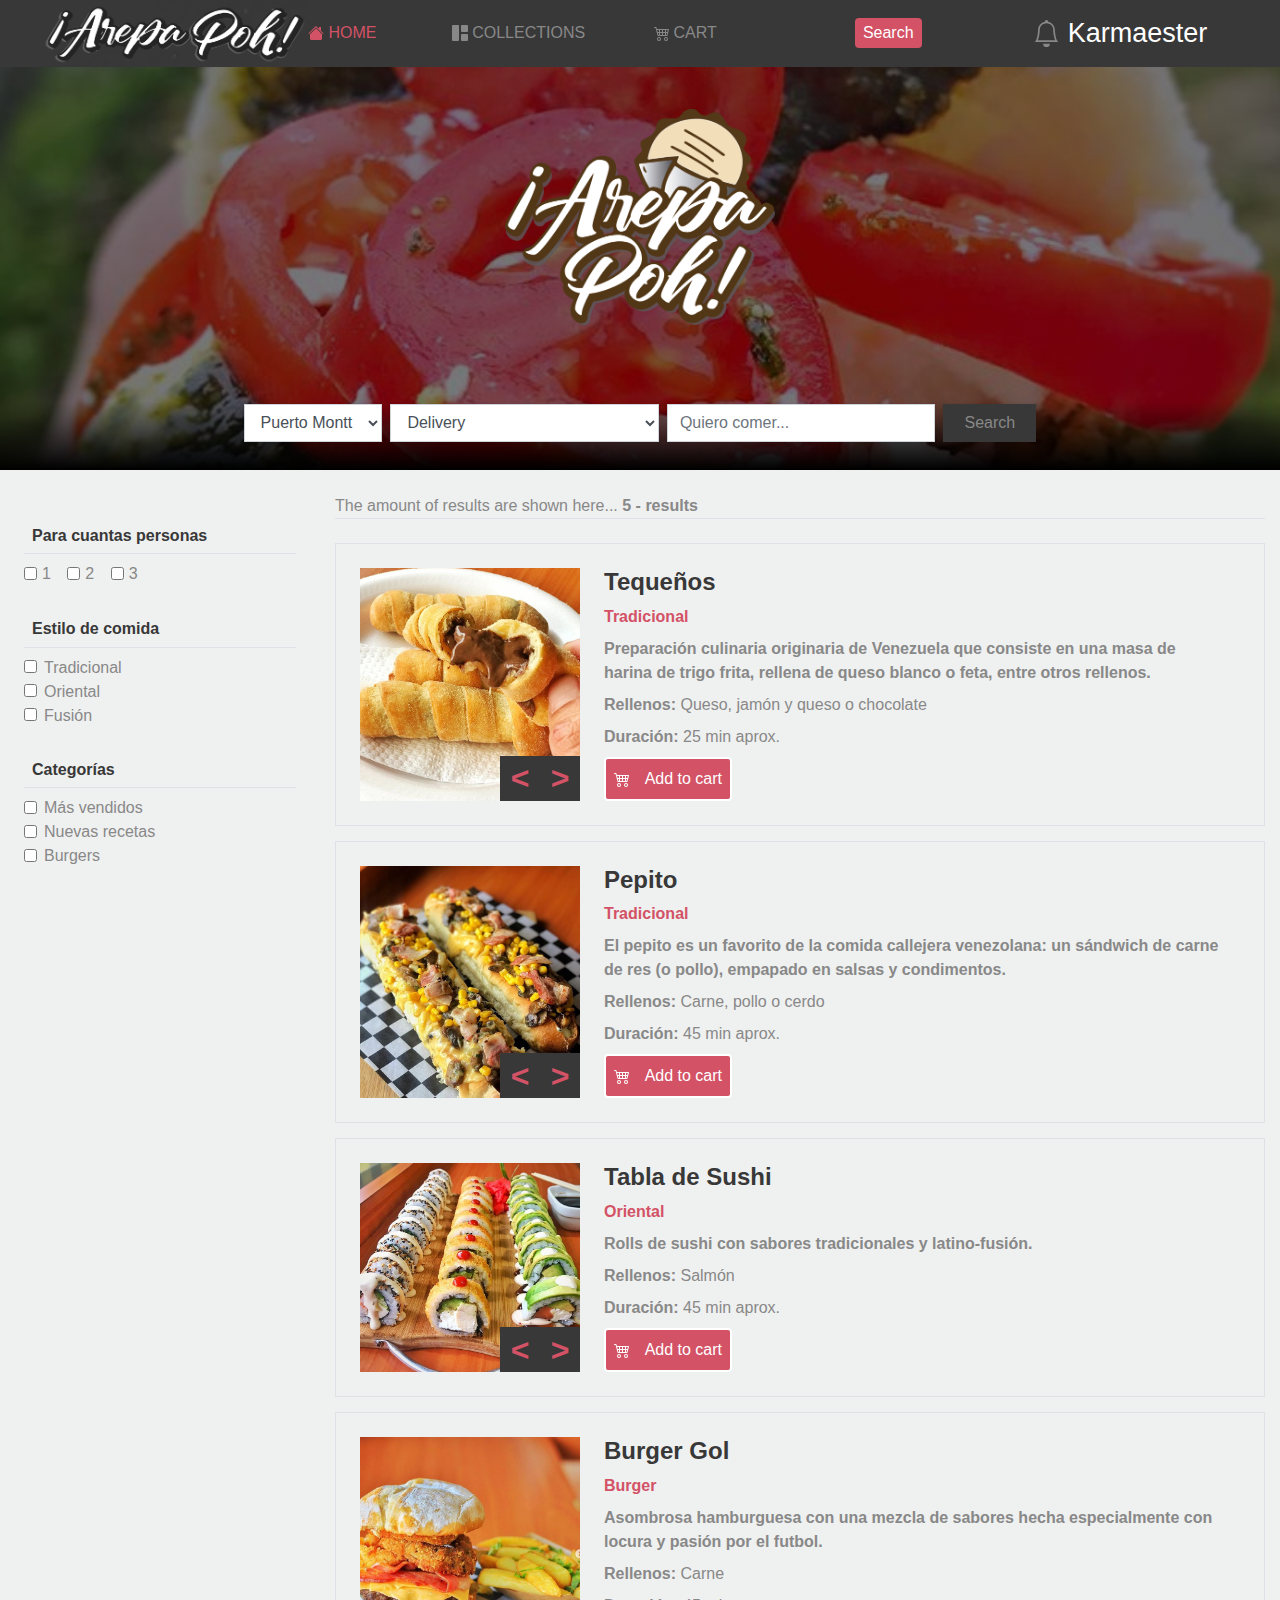
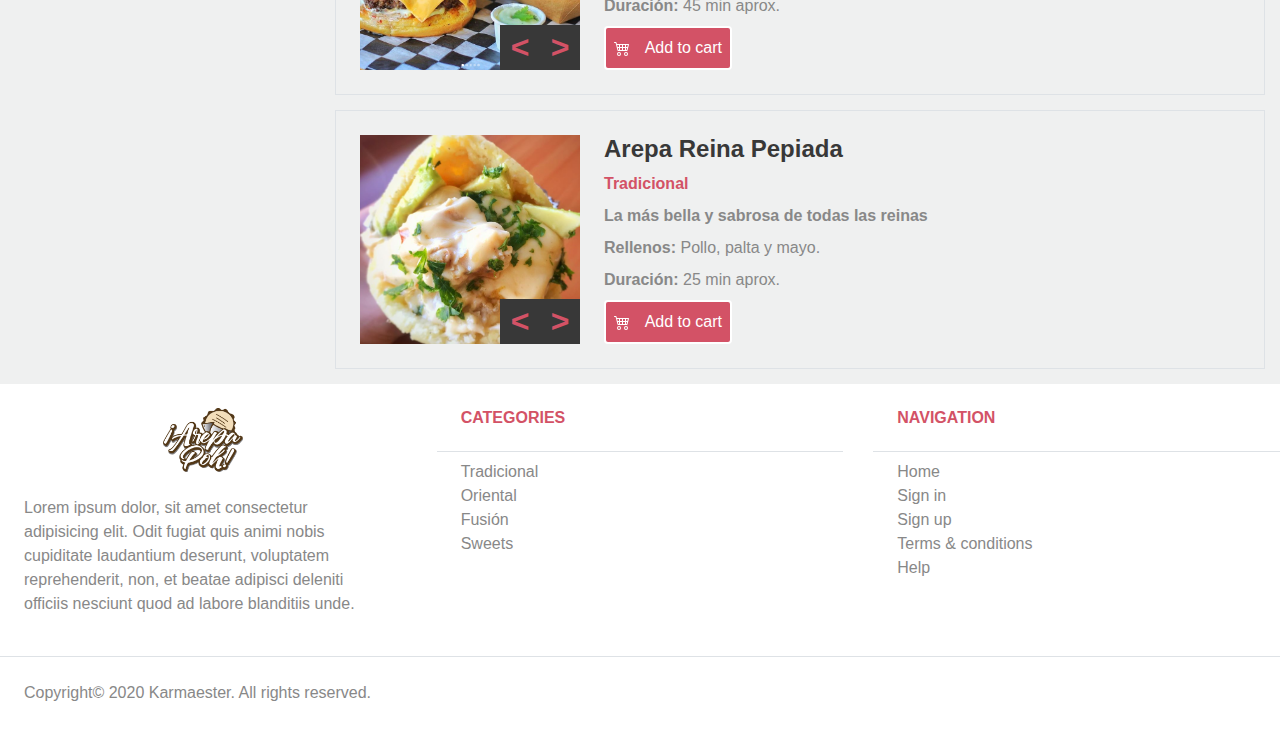
==== commit f6592017: "Fix linters issues" ====
--- a/search.html
+++ b/search.html
@@ -11,6 +11,8 @@
       crossorigin="anonymous"
     />
     <link
+      href="#"
+      resource="#"
       rel="https://cdn.rawgit.com/mfd/f3d96ec7f0e8f034cc22ea73b3797b59/raw/856f1dbb8d807aabceb80b6d4f94b464df461b3e/gotham.css"
     />
     <link
@@ -59,7 +61,7 @@
             <li class="d-flex w-35 xs-center sm-between">
               <a
                 class="d-flex justify-content-between align-items-center my-gray"
-                href="index.html"
+                href="search.html"
                 ><svg
                   width="1em"
                   height="1em"
@@ -96,7 +98,7 @@
               >
             </li>
             <li>
-              <button href="#" class="bg-redish text-white rounded">
+              <button type="button" class="bg-redish text-white rounded">
                 Search
               </button>
             </li>
@@ -124,41 +126,12 @@
       </nav>
     </header>
     <main>
-      <div class="w-100 d-block vh-40 relative hide">
-        <div
-          id="carouselExampleSlidesOnly"
-          class="carousel slide"
-          data-ride="carousel"
-        >
-          <div class="carousel-inner">
-            <div class="carousel-item active">
-              <img
-                src="./images/cover-1.png"
-                class="d-block w-100 vh-40"
-                alt="..."
-              />
-            </div>
-            <div class="carousel-item">
-              <img
-                src="./images/cover-2.png"
-                class="d-block w-100 vh-40"
-                alt="..."
-              />
-            </div>
-            <div class="carousel-item">
-              <img
-                src="./images/cover-3.png"
-                class="d-block w-100 vh-40"
-                alt="..."
-              />
-            </div>
-          </div>
-        </div>
-        <div class="w-100 vh-40 cover absolute">
-          <div class="logo-main w-100 d-flex justify-content-center">
+      <div class="cover-1 bg">
+        <div class="w-100 cover relative">
+          <div class="logo-main w-100 d-flex justify-content-center p-4">
             <img src="./images/logopngareparellena.png" alt="..." />
           </div>
-          <div class="search w-100 d-flex justify-content-center">
+          <div class="search w-100 d-flex justify-content-center p-4">
             <form class="d-flex w-65 justify-content-around" action="...">
               <select class="form-control rounded-0 w-25 m-1">
                 <option> Puerto Montt</option>
@@ -173,10 +146,7 @@
                 type="text"
                 placeholder="Quiero comer..."
               />
-              <button
-                href="search.html"
-                class="my-gray bg-my-dark search-btn m-1"
-              >
+              <button type="button" class="my-gray bg-my-dark search-btn m-1">
                 Search
               </button>
             </form>
@@ -193,7 +163,6 @@
               <input
                 class="form-check-input"
                 type="checkbox"
-                id="inlineCheckbox1"
                 value="option1"
               />
               <label class="form-check-label" for="inlineCheckbox1">1</label>
@@ -202,7 +171,6 @@
               <input
                 class="form-check-input"
                 type="checkbox"
-                id="inlineCheckbox2"
                 value="option2"
               />
               <label class="form-check-label" for="inlineCheckbox2">2</label>
@@ -211,7 +179,6 @@
               <input
                 class="form-check-input"
                 type="checkbox"
-                id="inlineCheckbox3"
                 value="option3"
               />
               <label class="form-check-label" for="inlineCheckbox3">3 </label>
--- a/css/styles.css
+++ b/css/styles.css
@@ -790,9 +790,6 @@
   color: white;
 }
 
-header {
-  height: 8vh;
-}
 header .logo-header img {
   width: 30vh;
 }
@@ -904,8 +901,8 @@
   background-image: url("../images/2020-09-148.png");
 }
 
-.img-16 {
-  background-image: url("../images/2020-09-1016.png");
+.cover-1 {
+  background-image: url("../images/cover-1.png");
 }
 
 /*# sourceMappingURL=styles.css.map */
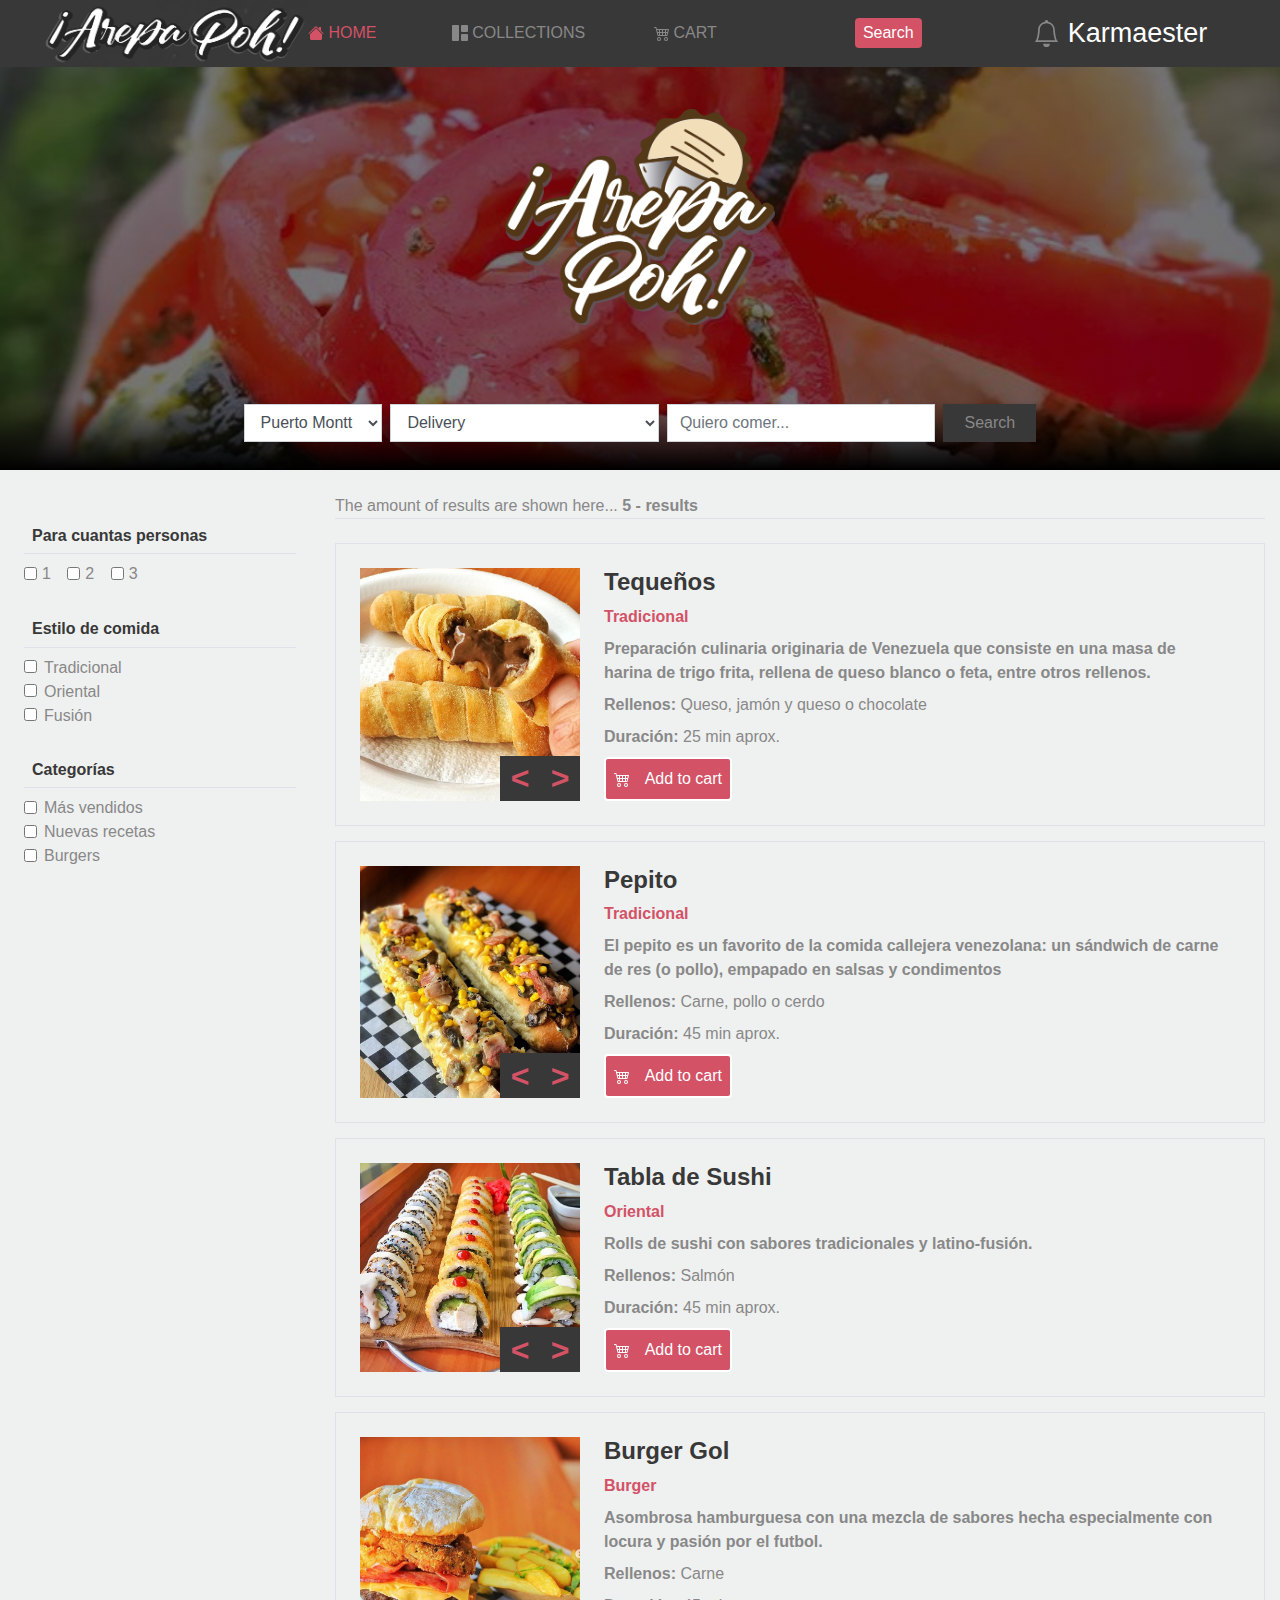
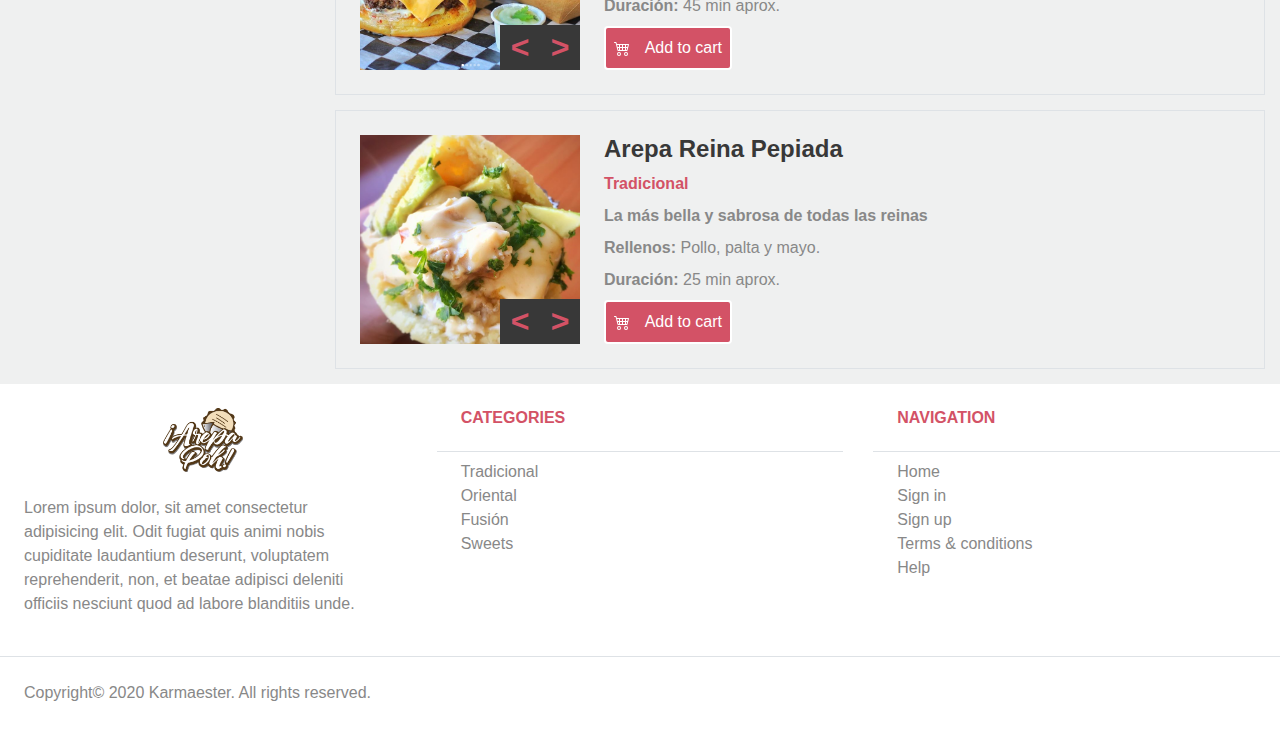
==== commit e5697f7e: "Fix linters issues" ====
--- a/search.html
+++ b/search.html
@@ -165,7 +165,7 @@
                 type="checkbox"
                 value="option1"
               />
-              <label class="form-check-label" for="inlineCheckbox1">1</label>
+              <label class="form-check-label">1</label>
             </div>
             <div class="form-check form-check-inline">
               <input
@@ -173,7 +173,7 @@
                 type="checkbox"
                 value="option2"
               />
-              <label class="form-check-label" for="inlineCheckbox2">2</label>
+              <label class="form-check-label">2</label>
             </div>
             <div class="form-check form-check-inline">
               <input
@@ -181,7 +181,7 @@
                 type="checkbox"
                 value="option3"
               />
-              <label class="form-check-label" for="inlineCheckbox3">3 </label>
+              <label class="form-check-label">3 </label>
             </div>
           </form>
           <form class="my-gray" action="select">
@@ -193,9 +193,8 @@
                 class="form-check-input"
                 type="checkbox"
                 value=""
-                id="defaultCheck1"
-              />
-              <label class="form-check-label" for="defaultCheck1">
+              />
+              <label class="form-check-label">
                 Tradicional
               </label>
             </div>
@@ -204,9 +203,8 @@
                 class="form-check-input"
                 type="checkbox"
                 value=""
-                id="defaultCheck2"
-              />
-              <label class="form-check-label" for="defaultCheck2">
+              />
+              <label class="form-check-label">
                 Oriental
               </label>
             </div>
@@ -215,9 +213,8 @@
                 class="form-check-input"
                 type="checkbox"
                 value=""
-                id="defaultCheck3"
-              />
-              <label class="form-check-label" for="defaultCheck3">
+              />
+              <label class="form-check-label">
                 Fusión
               </label>
             </div>
@@ -283,8 +280,7 @@
                 Tradicional
               </p>
               <p class="card-text font-weight-bold my-gray m-0 pb-md-2 xs-none">
-                Preparación culinaria originaria de Venezuela que consiste en una masa de harina de trigo frita, rellena de queso blanco o feta, entre otros rellenos.</span
-                >
+                Preparación culinaria originaria de Venezuela que consiste en una masa de harina de trigo frita, rellena de queso blanco o feta, entre otros rellenos.
               </p>
               <p class="card-text my-gray m-0 pb-md-2">
                 <strong>Rellenos:</strong> Queso, jamón y queso o chocolate
@@ -293,7 +289,7 @@
                 <strong>Duración:</strong> 25 min aprox.
               </p>
               <button
-                href="#"
+                type="button"
                 class="hot-btn bg-redish text-white rounded m-0 pb-md-2"
               >
                 <svg
@@ -331,8 +327,7 @@
                 Tradicional
               </p>
               <p class="card-text font-weight-bold my-gray m-0 pb-md-2 xs-none">
-                El pepito es un favorito de la comida callejera venezolana: un sándwich de carne de res (o pollo), empapado en salsas y condimentos.</span
-                >
+                El pepito es un favorito de la comida callejera venezolana: un sándwich de carne de res (o pollo), empapado en salsas y condimentos
               </p>
               <p class="card-text my-gray m-0 pb-md-2">
                 <strong>Rellenos:</strong> Carne, pollo o cerdo
@@ -341,7 +336,7 @@
                 <strong>Duración:</strong> 45 min aprox.
               </p>
               <button
-                href="#"
+                type="button"
                 class="hot-btn bg-redish text-white rounded m-0 pb-md-2"
               >
                 <svg
@@ -389,7 +384,7 @@
                 <strong>Duración:</strong> 45 min aprox.
               </p>
               <button
-                href="#"
+                type="button"
                 class="hot-btn bg-redish text-white rounded m-0 pb-md-2"
               >
                 <svg
@@ -437,7 +432,7 @@
                 <strong>Duración:</strong> 45 min aprox.
               </p>
               <button
-                href="#"
+                type="button"
                 class="hot-btn bg-redish text-white rounded m-0 pb-md-2"
               >
                 <svg
@@ -485,7 +480,7 @@
                 <strong>Duración:</strong> 25 min aprox.
               </p>
               <button
-                href="#"
+                type="button"
                 class="hot-btn bg-redish text-white rounded m-0 pb-md-2"
               >
                 <svg
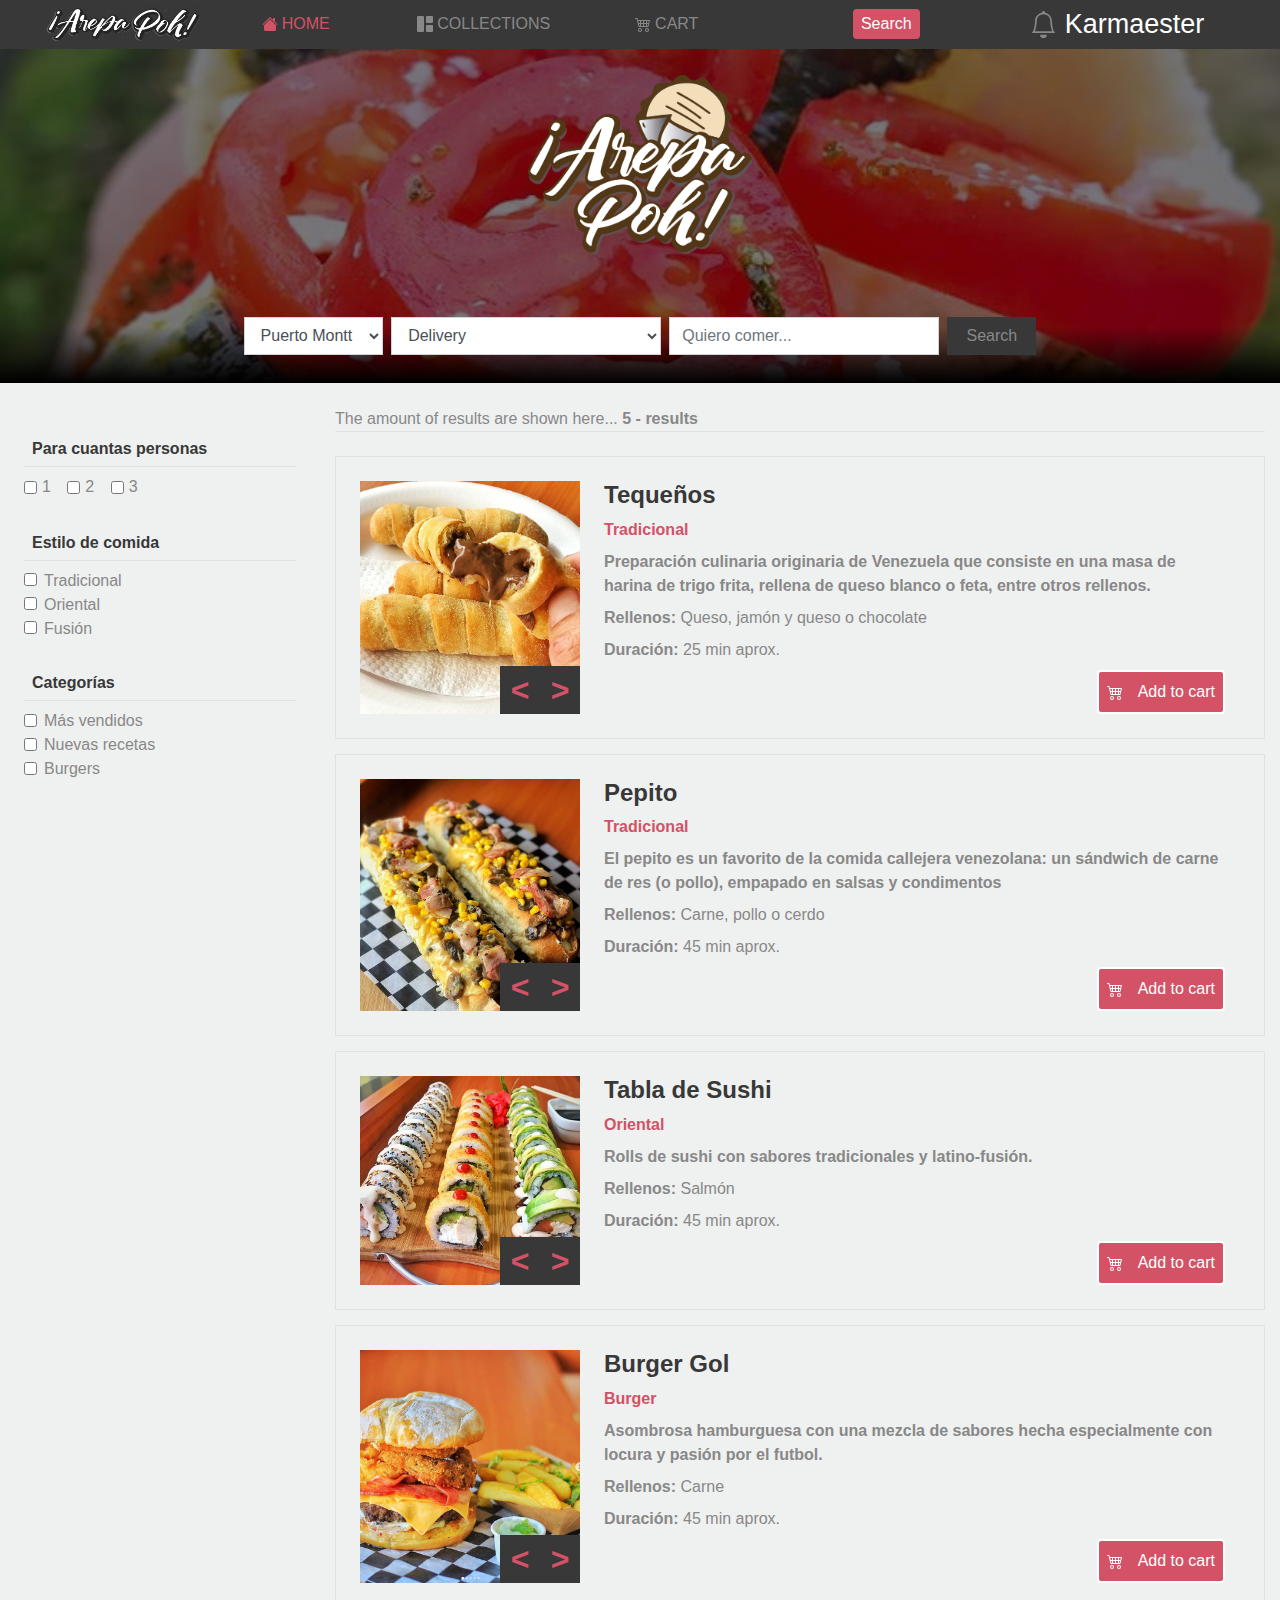
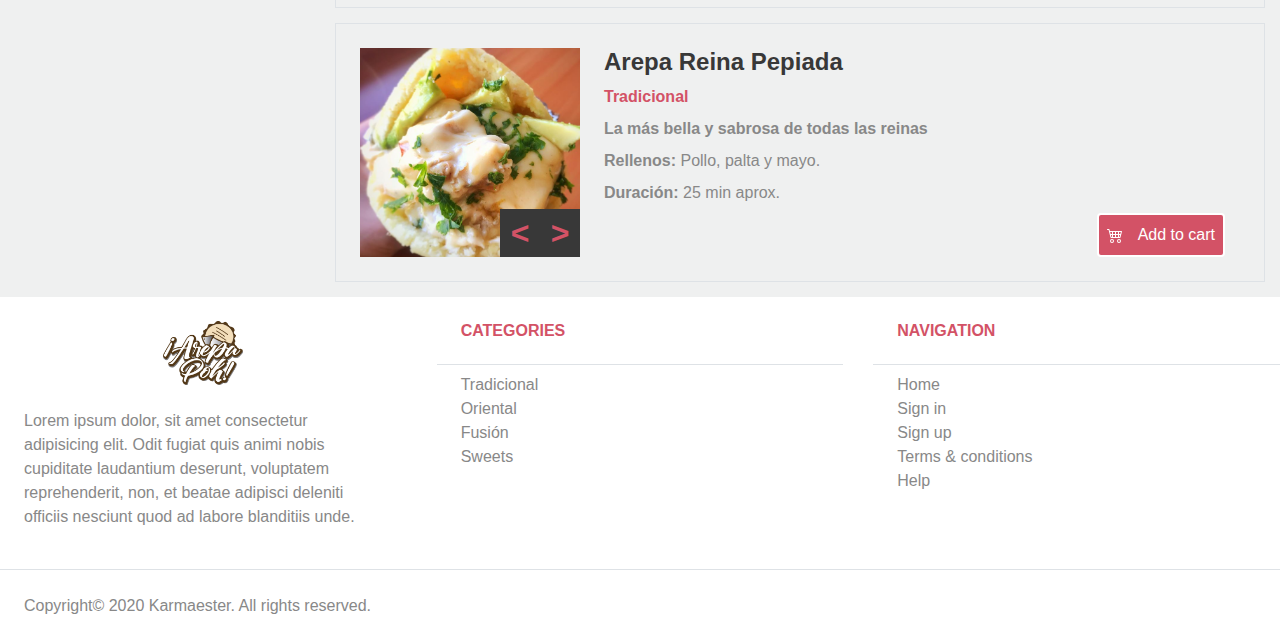
==== commit f28b8eb1: "Add responsive width to search form" ====
--- a/search.html
+++ b/search.html
@@ -24,7 +24,7 @@
     <title>Capstone</title>
   </head>
   <body>
-    <header class="w-100 bg-my-dark d-flex align-content-center">
+    <header class="w-100 bg-my-dark d-flex align-content-center p-1">
       <nav class="w-100 d-flex align-content-center">
         <div
           class="left w-md-75 w-sm-100 d-flex justify-content-between align-content-center"
@@ -128,21 +128,21 @@
     <main>
       <div class="cover-1 bg">
         <div class="w-100 cover relative">
-          <div class="logo-main w-100 d-flex justify-content-center p-4">
+          <div class="logo-main w-100 d-flex justify-content-center p-2">
             <img src="./images/logopngareparellena.png" alt="..." />
           </div>
           <div class="search w-100 d-flex justify-content-center p-4">
             <form class="d-flex w-65 justify-content-around" action="...">
-              <select class="form-control rounded-0 w-25 m-1">
+              <select class="form-control rounded-0  w-sm-100 w-md-25 m-1">
                 <option> Puerto Montt</option>
                 <option> Puerto Varas</option>
               </select>
-              <select class="form-control rounded-0 w-50 m-1">
+              <select class="form-control rounded-0 w-sm-100 w-md-50 m-1">
                 <option> Delivery</option>
                 <option> Retiro en local</option>
               </select>
               <input
-                class="form-control rounded-0 w-50 m-1"
+                class="form-control rounded-0 w-sm-100 w-md-50 m-1"
                 type="text"
                 placeholder="Quiero comer..."
               />
@@ -288,7 +288,8 @@
               <p class="card-text my-gray m-0 pb-md-2">
                 <strong>Duración:</strong> 25 min aprox.
               </p>
-              <button
+              <div class="w-100 d-flex justify-content-end ">
+                <button
                 type="button"
                 class="hot-btn bg-redish text-white rounded m-0 pb-md-2"
               >
@@ -306,7 +307,8 @@
                   />
                 </svg>
                 <span>Add to cart</span>
-              </button>
+                </button>
+              </div>
             </div>
           </div>
           <div class="w 100 h-15"></div>
@@ -335,7 +337,8 @@
               <p class="card-text my-gray m-0 pb-md-2">
                 <strong>Duración:</strong> 45 min aprox.
               </p>
-              <button
+              <div class="w-100 d-flex justify-content-end ">
+                <button
                 type="button"
                 class="hot-btn bg-redish text-white rounded m-0 pb-md-2"
               >
@@ -353,7 +356,8 @@
                   />
                 </svg>
                 <span>Add to cart</span>
-              </button>
+                </button>
+              </div>
             </div>
           </div>
           <div class="w 100 h-15"></div>
@@ -383,7 +387,8 @@
               <p class="card-text my-gray m-0 pb-md-2">
                 <strong>Duración:</strong> 45 min aprox.
               </p>
-              <button
+              <div class="w-100 d-flex justify-content-end ">
+                <button
                 type="button"
                 class="hot-btn bg-redish text-white rounded m-0 pb-md-2"
               >
@@ -401,7 +406,8 @@
                   />
                 </svg>
                 <span>Add to cart</span>
-              </button>
+                </button>
+              </div>
             </div>
           </div>
           <div class="w 100 h-15"></div>
@@ -431,7 +437,8 @@
               <p class="card-text my-gray m-0 pb-md-2">
                 <strong>Duración:</strong> 45 min aprox.
               </p>
-              <button
+              <div class="w-100 d-flex justify-content-end ">
+                <button
                 type="button"
                 class="hot-btn bg-redish text-white rounded m-0 pb-md-2"
               >
@@ -449,7 +456,8 @@
                   />
                 </svg>
                 <span>Add to cart</span>
-              </button>
+                </button>
+              </div>
             </div>
           </div>
           <div class="w 100 h-15"></div>
@@ -479,7 +487,8 @@
               <p class="card-text my-gray m-0 pb-md-2">
                 <strong>Duración:</strong> 25 min aprox.
               </p>
-              <button
+              <div class="w-100 d-flex justify-content-end ">
+                <button
                 type="button"
                 class="hot-btn bg-redish text-white rounded m-0 pb-md-2"
               >
@@ -497,7 +506,8 @@
                   />
                 </svg>
                 <span>Add to cart</span>
-              </button>
+                </button>
+              </div>
             </div>
           </div>
           <div class="w 100 h-15"></div>
--- a/css/styles.css
+++ b/css/styles.css
@@ -791,7 +791,7 @@
 }
 
 header .logo-header img {
-  width: 30vh;
+  width: 10rem;
 }
 header .left {
   padding: 0 3vw 0;
@@ -819,14 +819,14 @@
   left: 0;
 }
 main .cover .logo-main img {
-  width: 30vh;
+  width: 14rem;
   margin-top: 2vh;
 }
 main .search {
   margin-top: 3vh;
 }
 main .search .search-btn {
-  width: 15vh;
+  width: 8rem;
   border: 2px solid #383838;
   background: #383838;
 }
@@ -848,7 +848,6 @@
   right: 0;
   bottom: 0;
   width: 5rem;
-  height: 5vh;
   font-size: 2rem;
 }
 main .arrow {
@@ -877,11 +876,28 @@
   .xs-center {
     justify-content: center;
   }
+
+  .w-sm-100 {
+    width: 100% !important;
+  }
+
+  .search form {
+    flex-direction: column;
+    align-items: center;
+  }
 }
 @media (min-width: 768px) {
   .sm-between {
     justify-content: space-between;
   }
+
+  .w-md-50 {
+    width: 50% !important;
+  }
+
+  .w-md-25 {
+    width: 25% !important;
+  }
 }
 @media (max-width: 1023px) {
   .w-sm-100 {
